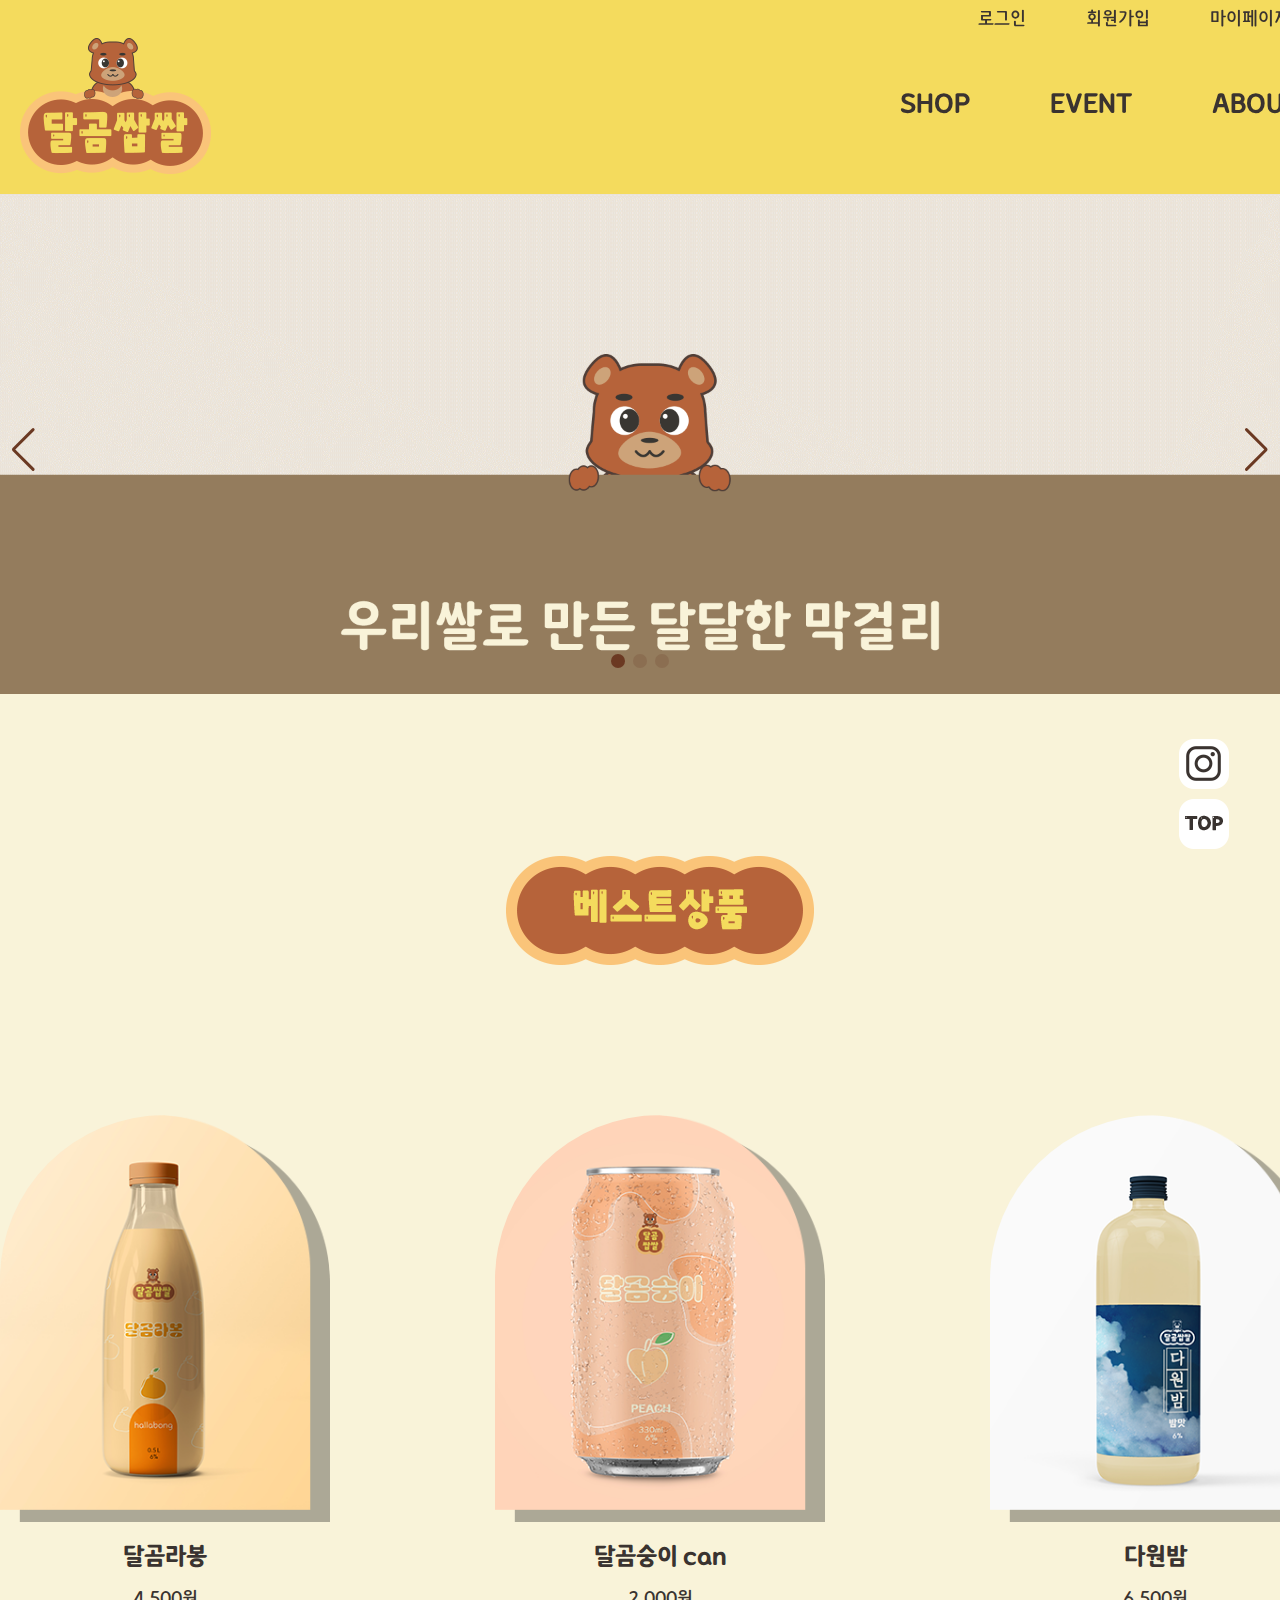
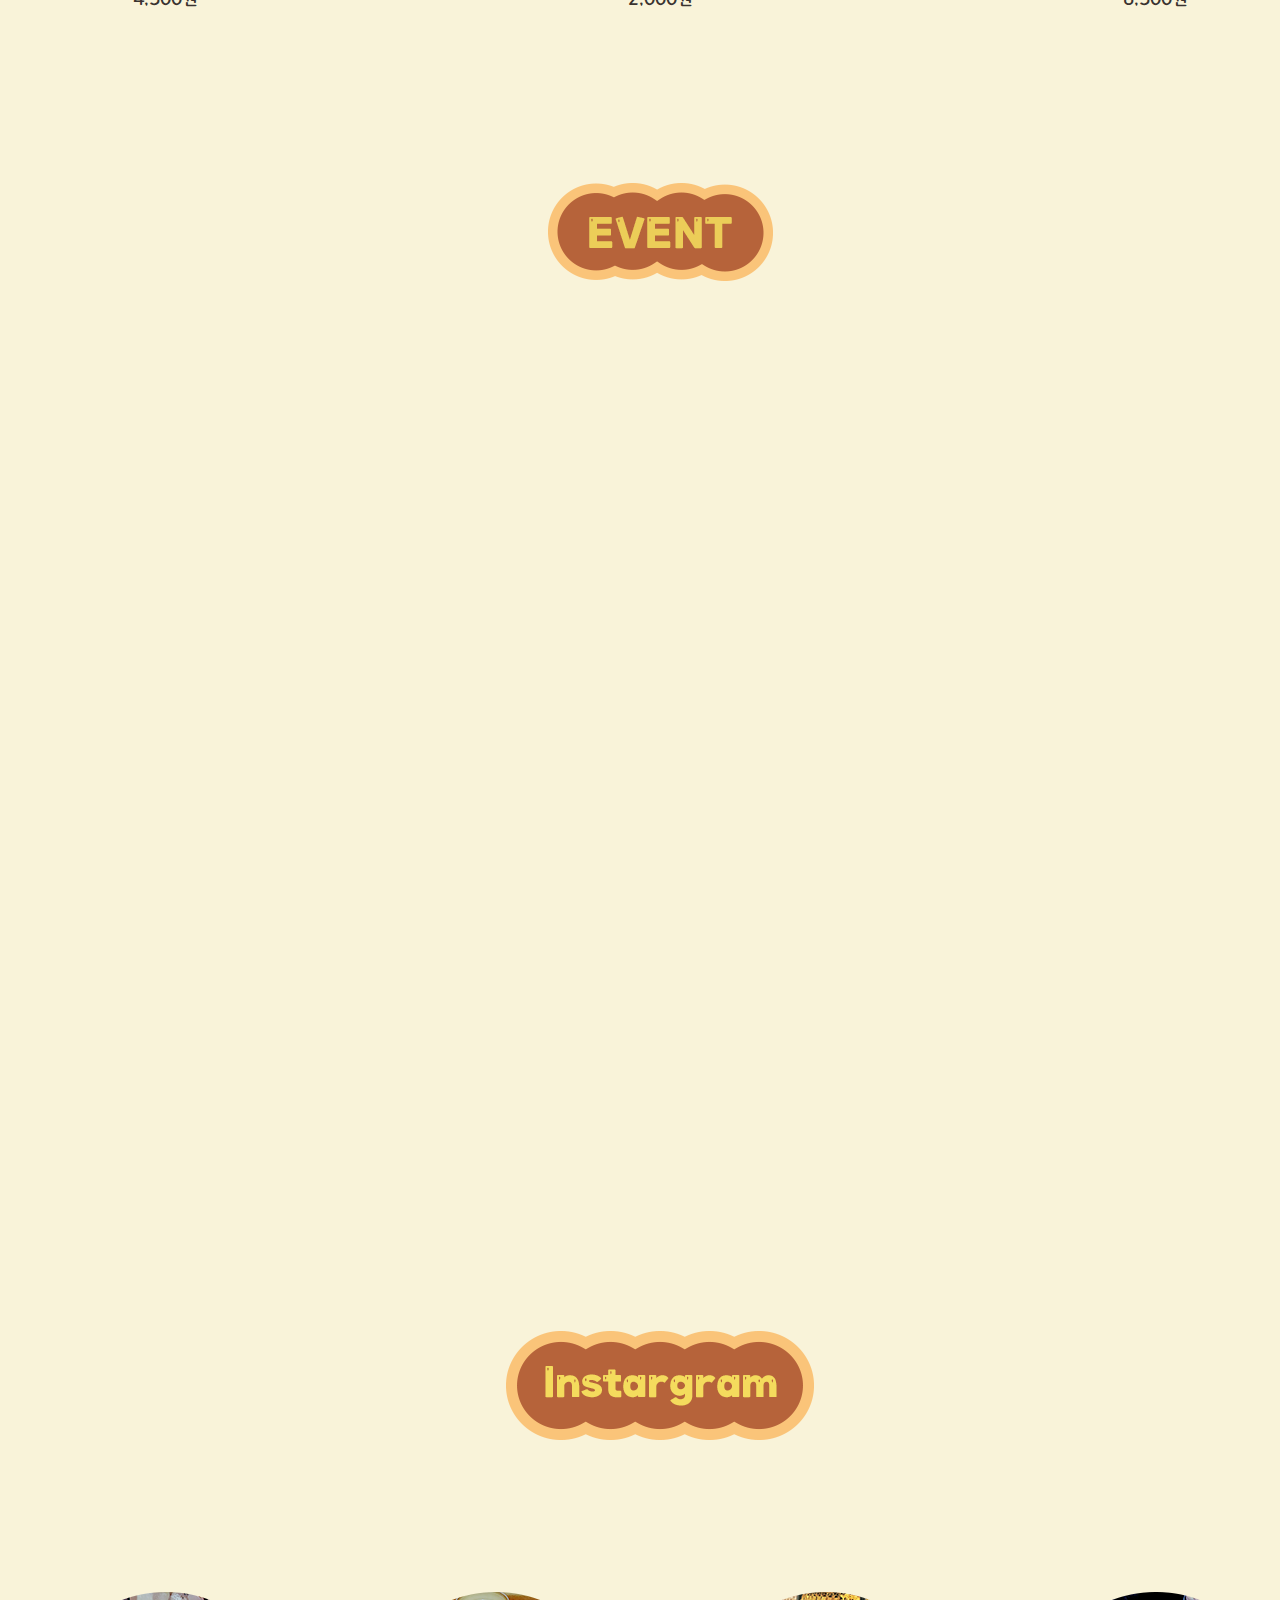
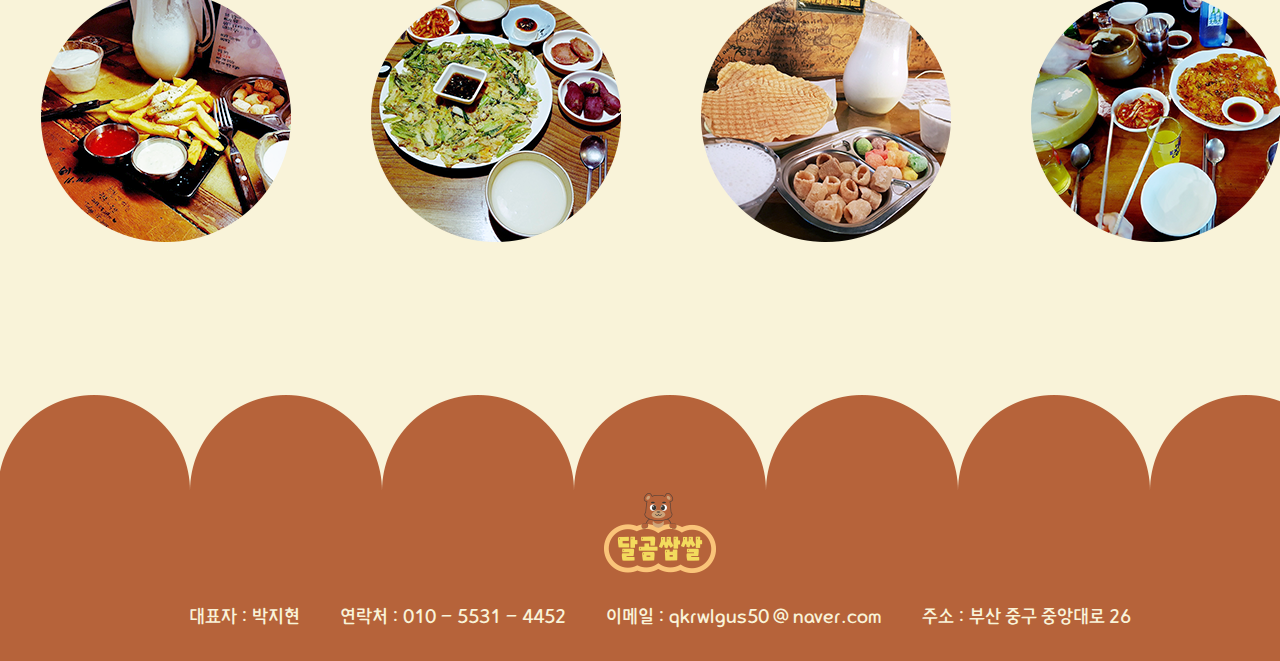
==== index.html @ 964db934 "Add files via upload" ====
<!DOCTYPE html>
<html lang="ko">

<head>
    <meta charset="UTF-8">
    <meta name="viewport" content="width=device-width, initial-scale=1.0">
    <title>달곰쌉쌀</title>
    <!--favicon-->
    <link rel="shortcut icon" href="./_images/favicon.jpg" type="image/x-icon">
    <!--웹폰트-->
    <link rel="stylesheet" href="./font/stylesheet.css">
    <!--aos cdn-->
    <link href="https://unpkg.com/aos@2.3.1/dist/aos.css" rel="stylesheet">
    <script src="https://unpkg.com/aos@2.3.1/dist/aos.js"></script>

    <!-- Link Swiper's CSS -->
    <link rel="stylesheet" href="https://cdn.jsdelivr.net/npm/swiper@10/swiper-bundle.min.css" />
    <!--css-->
    <link rel="stylesheet" href="./css/style.css">
</head>

<body>
    <div id="header">
        <div class="top">
            <ul>
                <li><a href="#">로그인</a></li>
                <li><a href="#">회원가입</a></li>
                <li><a href="#">마이페이지</a></li>
            </ul>
        </div><!--top-->
        <div class="header_inner">
            <h1>
                <a href="./index.html">
                    <img src="./_images/logo.png" alt="로고이미지">
                </a>
            </h1>
            <ul id="gnb">
                <li><a href="./index_shop.html">
                        SHOP
                    </a></li>
                <li><a href="./index_event.html">
                        EVENT
                    </a></li>
                <li><a href="./index_about.html">
                        ABOUT
                    </a></li>
            </ul>
        </div><!--header_inner-->
    </div><!--header-->
    <!-- Swiper -->
    <div class="swiper main_banner">
        <div class="swiper-wrapper">
            <div class="swiper-slide"><img src="./_images/main_banner.gif" alt="메인베너이미지1"></div>
            <div class="swiper-slide"><img src="./_images/main_banner2.jpg" alt="메인베너이미지2"></div>
            <div class="swiper-slide"><img src="./_images/main_banner3.jpg" alt="메인베너이미지3"></div>
        </div>
        <div class="swiper-button-next btn_next"></div>
        <div class="swiper-button-prev btn_prev"></div>
        <div class="swiper-pagination btn_pg"></div>
    </div>
    <div id="best">
        <h1 class="title"><img src="./_images/title_best.png" alt="베스트상품"></h1>
        <ul>
            <li>
                <img src="./_images/hallabong.png" alt="달곰라봉이미지">
                <h3>달곰라봉</h3>
                <p>4,500원</p>
            </li>
            <li>
                <img src="./_images/peach_can.png" alt="달곰숭이캔이미지">
                <h3>달곰숭이 can</h3>
                <p>2,000원</p>
            </li>
            <li>
                <img src="./_images/chestnut.png" alt="다원밤이미지">
                <h3>다원밤</h3>
                <p>6,500원</p>
            </li>
        </ul>
    </div><!--best-->
    <div id="event">
        <h1 class="title"><img src="./_images/title_event.png" alt="event"></h1>
        <div class="banner">
            <p data-aos="fade-right"><img src="./_images/event_ckeck.png" alt="출석체크이벤트이미지"></p>
            <p data-aos="fade-left"><img src="./_images/event_welcome.png" alt="신규이벤트이미지"></p>
        </div>
    </div><!--event-->
    <div id="video">

    </div><!--video-->
    <div id="instar">
        <h1 class="title"><img src="./_images/title_instar.png" alt="인스타그램"></h1>
        <ul>
            <li><img src="./_images/instar_1.png" alt="인스타리뷰이미지1"></li>
            <li><img src="./_images/instar_2.png" alt="인스타리뷰이미지2"></li>
            <li><img src="./_images/instar_3.png" alt="인스타리뷰이미지3"></li>
            <li><img src="./_images/instar_4.png" alt="인스타리뷰이미지4"></li>
        </ul>
    </div><!--instar-->
    <div id="footer">
        <div class="footer_inner">
            <h1><a href="./index.html">
                    <img src="./_images/footer_logo.png" alt="로고이미지">
                </a></h1>
            <ul>
                <li>대표자 : 박지현</li>
                <li>연락처 : 010 - 5531 - 4452</li>
                <li>이메일 : qkrwlgus50 @ naver.com</li>
                <li>주소 : 부산 중구 중앙대로 26</li>
            </ul>
        </div><!--footer_inner-->
    </div><!--footer-->
    <p class="instar_btn">
        <a href="#none"><img src="./_images/instar_btn.png" alt="인스타버튼"></a>
    </p>
    <p class="top_btn">
        <a href="#"><img src="./_images/top_btn.png" alt="탑버튼"></a>
    </p>








    <!-- Swiper JS -->
    <script src="https://cdn.jsdelivr.net/npm/swiper@10/swiper-bundle.min.js"></script>

    <!-- Initialize Swiper -->
    <script>
        var swiper = new Swiper(".main_banner", {
            cssMode: true,
            navigation: {
                nextEl: ".swiper-button-next",
                prevEl: ".swiper-button-prev",
            },
            pagination: {
                el: ".swiper-pagination",
                clickable: true,
            },
            mousewheel: true,
            keyboard: true,
            loop: true,
        });
    </script>
    <script>
        AOS.init();
    </script>
</body>

</html>
---- font/stylesheet.css ----
@font-face {
    font-family: 'netmarble';
    src: url('netmarbleL.eot');
    src: url('netmarbleL.eot?#iefix') format('embedded-opentype'),
        url('netmarbleL.woff') format('woff');
    font-weight: 300;
    font-style: normal;
    font-display: swap;
}

@font-face {
    font-family: 'netmarble';
    src: url('netmarbleB.eot');
    src: url('netmarbleB.eot?#iefix') format('embedded-opentype'),
        url('netmarbleB.woff') format('woff');
    font-weight: bold;
    font-style: normal;
    font-display: swap;
}

@font-face {
    font-family: 'netmarble';
    src: url('netmarbleM.eot');
    src: url('netmarbleM.eot?#iefix') format('embedded-opentype'),
        url('netmarbleM.woff') format('woff');
    font-weight: 500;
    font-style: normal;
    font-display: swap;
}

@font-face {
    font-family: 'Goryeong Strawberry';
    src: url('GoryeongStrawberry.eot');
    src: url('GoryeongStrawberry.eot?#iefix') format('embedded-opentype'),
        url('GoryeongStrawberry.woff') format('woff');
    font-weight: normal;
    font-style: normal;
    font-display: swap;
}
---- css/style.css ----
@charset "utf-8";

/*
    넷마블체
    font-family: 'netmarble';
    고령딸기체
    @font-face {
    font-family: 'Goryeong Strawberry';
*/

* {
    margin: 0;
    padding: 0;
}

ul,
ol {
    list-style: none;
}

a {
    text-decoration: none;
    color: #3a3330;
}

img,
video,
iframe {
    vertical-align: middle;
}

img,
video {
    max-width: 100%;
}

body {
    font-family: 'netmarble';
    font-size: 18px;
    line-height: 28px;
    color: #3a3330;
    background-color: #f9f3d9;
}


/*header*/
#header {
    background-color: #f4db5d;
    position: fixed;
    top: 0;
    left: 0;
    z-index: 20;
    width: 100%;
}

/*top*/
.top {
    width: 1320px;
    margin: 0 auto;
}

.top ul {
    display: flex;
    justify-content: right;
    padding: 5px 0;
}

.top ul li {
    padding: 0 30px;
}

/*header_inner*/
.header_inner {
    width: 1320px;
    margin: 0 auto;
    display: flex;
    justify-content: space-between;
    align-items: center;
    padding: 0 20px 20px;
}

#gnb {
    display: flex;
}

#gnb li {
    padding: 40px 40px;
    text-align: center;
}

#gnb li a {
    font-size: 25px;
    font-weight: bold;
    line-height: 100%;
}

#gnb li:nth-child(1):hover {
    background: url(../_images/character_1.png) no-repeat;
}

#gnb li:nth-child(2):hover {
    background: url(../_images/character_2.png) no-repeat;
}

#gnb li:nth-child(3):hover {
    background: url(../_images/character_3.png) no-repeat;
}

/*main_banner*/
.main_banner {
    margin-top: 194px;
}

.btn_next,
.btn_prev {
    color: #6b3922;
}

.btn_pg span {
    background-color: #6b3922;
    padding: 3px;
}

.main_banner .btn_pg {
    bottom: 30px;
}

/*best*/
#best {
    width: 1320px;
    margin: 0 auto;
}

.title {
    text-align: center;
    padding: 150px 0;
}

#best ul {
    display: flex;
    justify-content: space-between;
}

#best ul li {
    width: 330px;
    text-align: center;
}

#best ul li img {
    border-radius: 165px 165px 0 0;
}

#best ul li h3 {
    padding: 20px 0 15px;
    font-size: 24px;
}

#best ul li p {
    padding-bottom: 20px;
}

/*event*/
#event {
    width: 1320px;
    margin: 0 auto;
    padding-bottom: 100px;
}

.banner p:nth-child(2) {
    text-align: right;
    padding: 100px 0 50px;
}

/*video*/


/*instar*/
#instar {
    width: 1320px;
    margin: 0 auto;
}

#instar ul {
    display: flex;
    justify-content: space-around;
    padding-bottom: 150px;
}

/*footer*/
#footer {
    background: url(../_images/footer_bg.png) no-repeat;
}

.footer_inner {
    width: 1320px;
    margin: 0 auto;
    text-align: center;
    padding-top: 100px;
}

.footer_inner ul {
    display: flex;
    justify-content: center;
}

.footer_inner ul li {
    padding: 30px 20px;
    color: #f9f3d9;
}

/*btn*/
.top_btn {
    position: fixed;
    right: 50px;
    bottom: 50px;
}

.instar_btn {
    position: fixed;
    right: 50px;
    bottom: 110px;
}
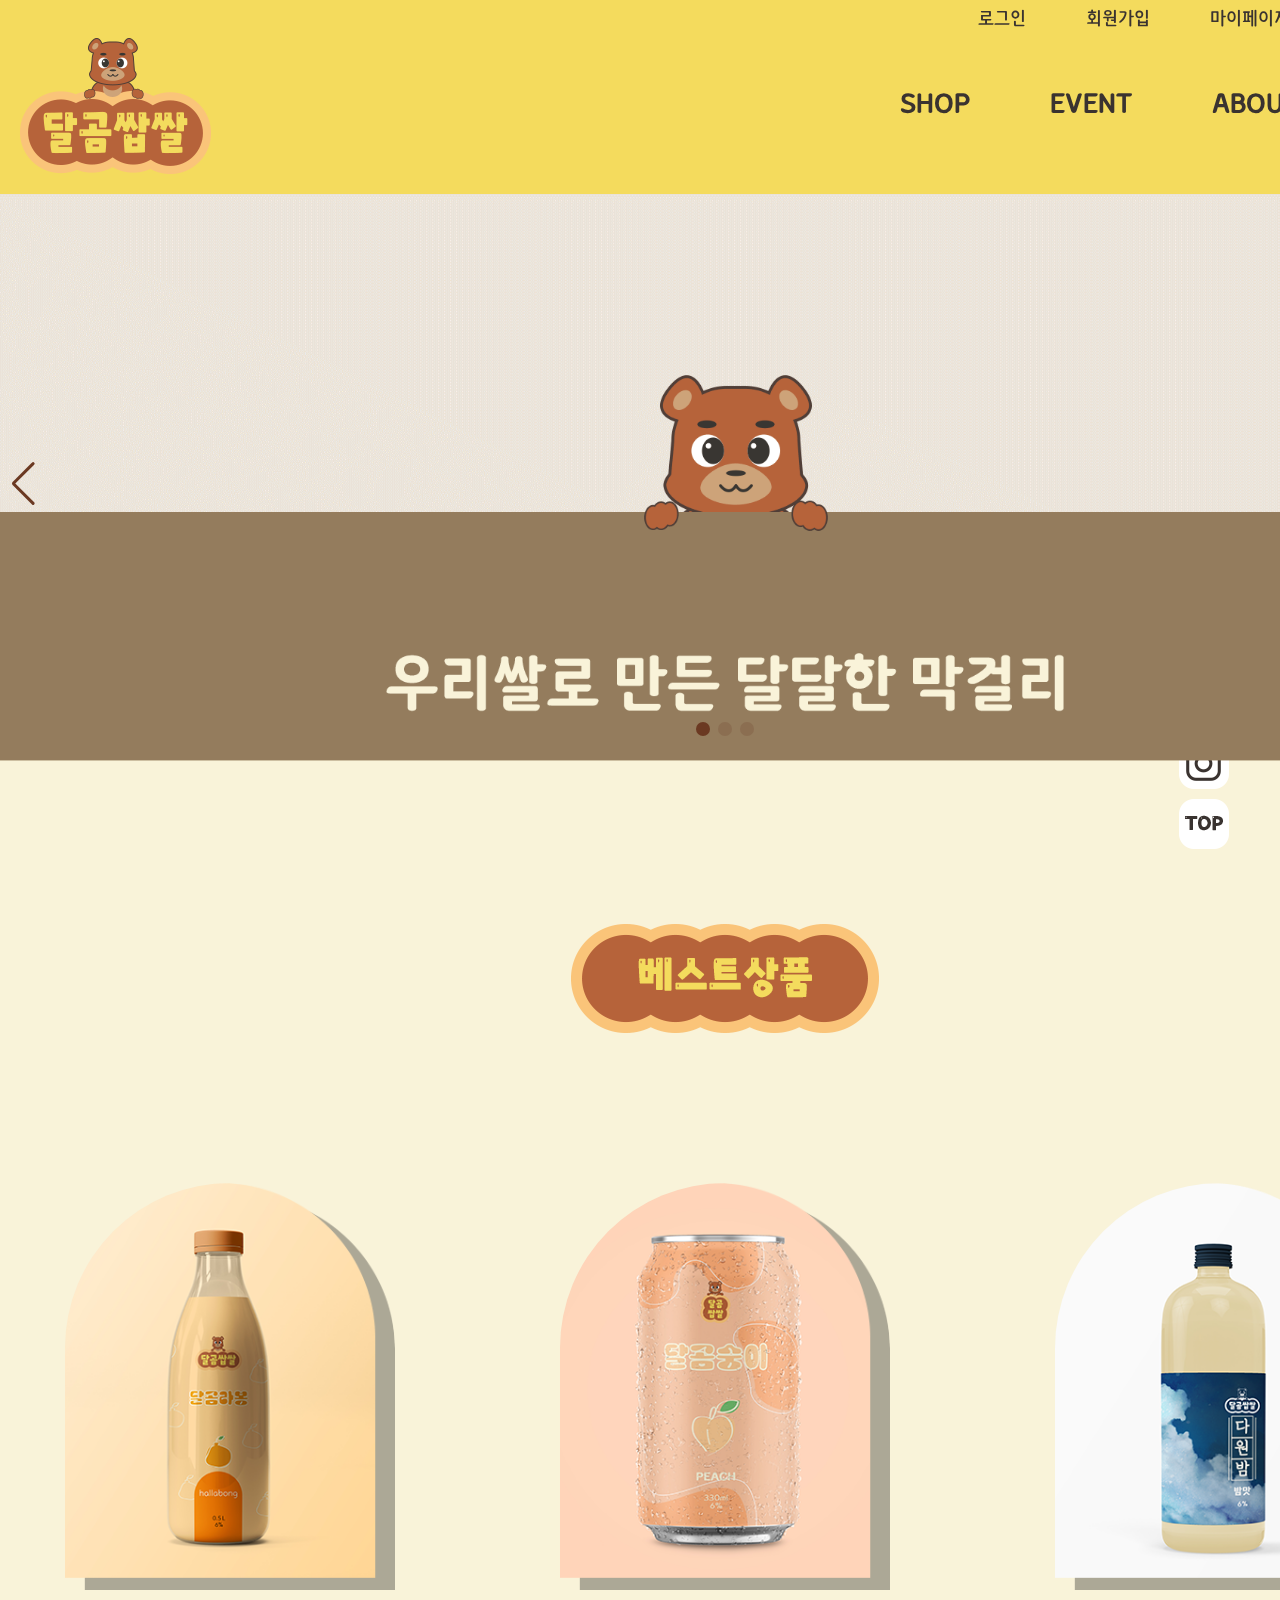
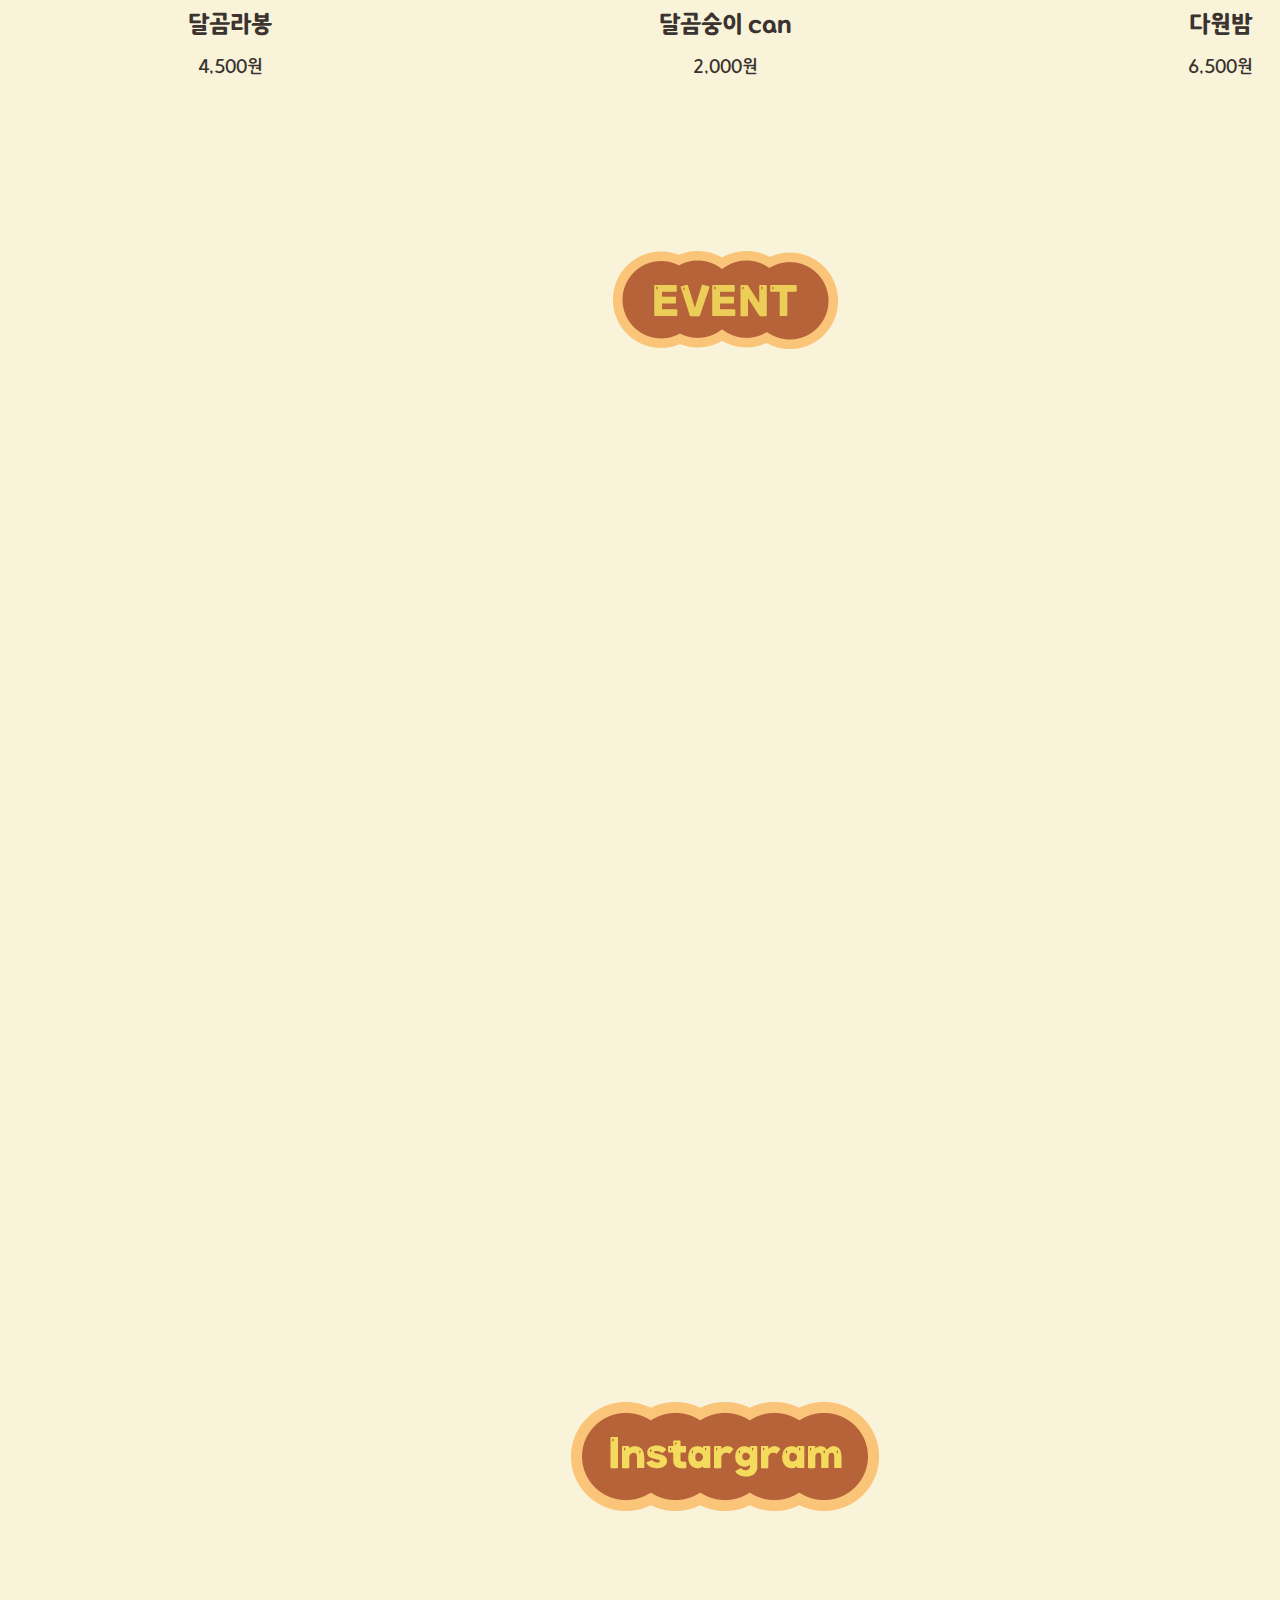
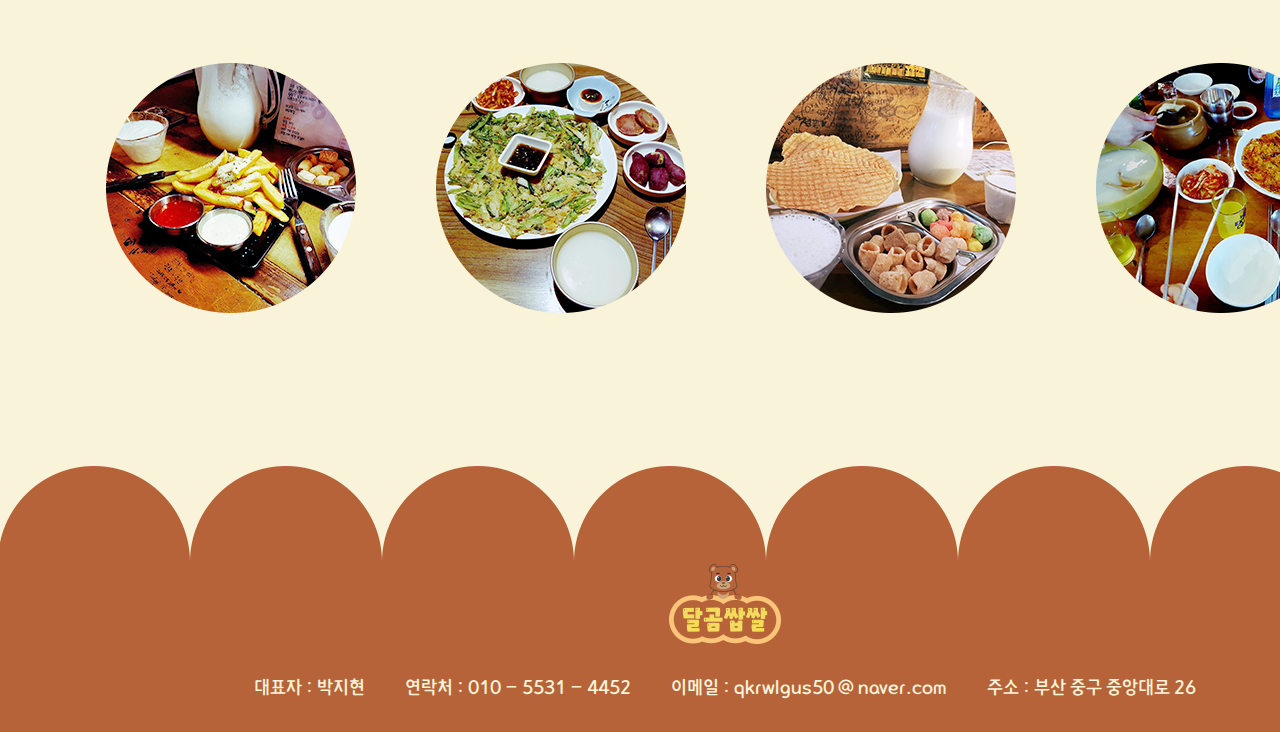
==== commit f4966f51: "Add files via upload" ====
--- a/index.html
+++ b/index.html
@@ -3,10 +3,10 @@
 
 <head>
     <meta charset="UTF-8">
-    <meta name="viewport" content="width=device-width, initial-scale=1.0">
+    <meta name="viewport" content="width=1450">
     <title>달곰쌉쌀</title>
     <!--favicon-->
-    <link rel="shortcut icon" href="./_images/favicon.jpg" type="image/x-icon">
+    <link rel="shortcut icon" href="./images/favicon.jpg" type="image/x-icon">
     <!--웹폰트-->
     <link rel="stylesheet" href="./font/stylesheet.css">
     <!--aos cdn-->
@@ -31,17 +31,17 @@
         <div class="header_inner">
             <h1>
                 <a href="./index.html">
-                    <img src="./_images/logo.png" alt="로고이미지">
+                    <img src="./images/logo.png" alt="로고이미지">
                 </a>
             </h1>
             <ul id="gnb">
-                <li><a href="./index_shop.html">
+                <li><a href="./shop.html">
                         SHOP
                     </a></li>
-                <li><a href="./index_event.html">
+                <li><a href="./event.html">
                         EVENT
                     </a></li>
-                <li><a href="./index_about.html">
+                <li><a href="./about.html">
                         ABOUT
                     </a></li>
             </ul>
@@ -50,57 +50,57 @@
     <!-- Swiper -->
     <div class="swiper main_banner">
         <div class="swiper-wrapper">
-            <div class="swiper-slide"><img src="./_images/main_banner.gif" alt="메인베너이미지1"></div>
-            <div class="swiper-slide"><img src="./_images/main_banner2.jpg" alt="메인베너이미지2"></div>
-            <div class="swiper-slide"><img src="./_images/main_banner3.jpg" alt="메인베너이미지3"></div>
+            <div class="swiper-slide"><img src="./images/main_banner.gif" alt="메인베너이미지1"></div>
+            <div class="swiper-slide"><img src="./images/main_banner2.jpg" alt="메인베너이미지2"></div>
+            <div class="swiper-slide"><img src="./images/main_banner3.jpg" alt="메인베너이미지3"></div>
         </div>
         <div class="swiper-button-next btn_next"></div>
         <div class="swiper-button-prev btn_prev"></div>
         <div class="swiper-pagination btn_pg"></div>
     </div>
     <div id="best">
-        <h1 class="title"><img src="./_images/title_best.png" alt="베스트상품"></h1>
+        <h1 class="title"><img src="./images/title_best.png" alt="베스트상품"></h1>
         <ul>
             <li>
-                <img src="./_images/hallabong.png" alt="달곰라봉이미지">
+                <img src="./images/hallabong.png" alt="달곰라봉이미지">
                 <h3>달곰라봉</h3>
                 <p>4,500원</p>
             </li>
             <li>
-                <img src="./_images/peach_can.png" alt="달곰숭이캔이미지">
+                <img src="./images/peach_can.png" alt="달곰숭이캔이미지">
                 <h3>달곰숭이 can</h3>
                 <p>2,000원</p>
             </li>
             <li>
-                <img src="./_images/chestnut.png" alt="다원밤이미지">
+                <img src="./images/chestnut.png" alt="다원밤이미지">
                 <h3>다원밤</h3>
                 <p>6,500원</p>
             </li>
         </ul>
     </div><!--best-->
     <div id="event">
-        <h1 class="title"><img src="./_images/title_event.png" alt="event"></h1>
+        <h1 class="title"><img src="./images/title_event.png" alt="event"></h1>
         <div class="banner">
-            <p data-aos="fade-right"><img src="./_images/event_ckeck.png" alt="출석체크이벤트이미지"></p>
-            <p data-aos="fade-left"><img src="./_images/event_welcome.png" alt="신규이벤트이미지"></p>
+            <p data-aos="fade-right"><img src="./images/event_ckeck.png" alt="출석체크이벤트이미지"></p>
+            <p data-aos="fade-left"><img src="./images/event_welcome.png" alt="신규이벤트이미지"></p>
         </div>
     </div><!--event-->
     <div id="video">
 
     </div><!--video-->
     <div id="instar">
-        <h1 class="title"><img src="./_images/title_instar.png" alt="인스타그램"></h1>
+        <h1 class="title"><img src="./images/title_instar.png" alt="인스타그램"></h1>
         <ul>
-            <li><img src="./_images/instar_1.png" alt="인스타리뷰이미지1"></li>
-            <li><img src="./_images/instar_2.png" alt="인스타리뷰이미지2"></li>
-            <li><img src="./_images/instar_3.png" alt="인스타리뷰이미지3"></li>
-            <li><img src="./_images/instar_4.png" alt="인스타리뷰이미지4"></li>
+            <li><img src="./images/instar_1.png" alt="인스타리뷰이미지1"></li>
+            <li><img src="./images/instar_2.png" alt="인스타리뷰이미지2"></li>
+            <li><img src="./images/instar_3.png" alt="인스타리뷰이미지3"></li>
+            <li><img src="./images/instar_4.png" alt="인스타리뷰이미지4"></li>
         </ul>
     </div><!--instar-->
     <div id="footer">
         <div class="footer_inner">
             <h1><a href="./index.html">
-                    <img src="./_images/footer_logo.png" alt="로고이미지">
+                    <img src="./images/footer_logo.png" alt="로고이미지">
                 </a></h1>
             <ul>
                 <li>대표자 : 박지현</li>
@@ -111,10 +111,10 @@
         </div><!--footer_inner-->
     </div><!--footer-->
     <p class="instar_btn">
-        <a href="#none"><img src="./_images/instar_btn.png" alt="인스타버튼"></a>
+        <a href="#none"><img src="./images/instar_btn.png" alt="인스타버튼"></a>
     </p>
     <p class="top_btn">
-        <a href="#"><img src="./_images/top_btn.png" alt="탑버튼"></a>
+        <a href="#"><img src="./images/top_btn.png" alt="탑버튼"></a>
     </p>
 
 
--- a/css/style.css
+++ b/css/style.css
@@ -40,6 +40,7 @@
     line-height: 28px;
     color: #3a3330;
     background-color: #f9f3d9;
+    min-width: 1450px;
 }
 
 
@@ -95,15 +96,15 @@
 }
 
 #gnb li:nth-child(1):hover {
-    background: url(../_images/character_1.png) no-repeat;
+    background: url(../images/character_1.png) no-repeat;
 }
 
 #gnb li:nth-child(2):hover {
-    background: url(../_images/character_2.png) no-repeat;
+    background: url(../images/character_2.png) no-repeat;
 }
 
 #gnb li:nth-child(3):hover {
-    background: url(../_images/character_3.png) no-repeat;
+    background: url(../images/character_3.png) no-repeat;
 }
 
 /*main_banner*/
@@ -188,7 +189,7 @@
 
 /*footer*/
 #footer {
-    background: url(../_images/footer_bg.png) no-repeat;
+    background: url(../images/footer_bg.png) no-repeat;
 }
 
 .footer_inner {
